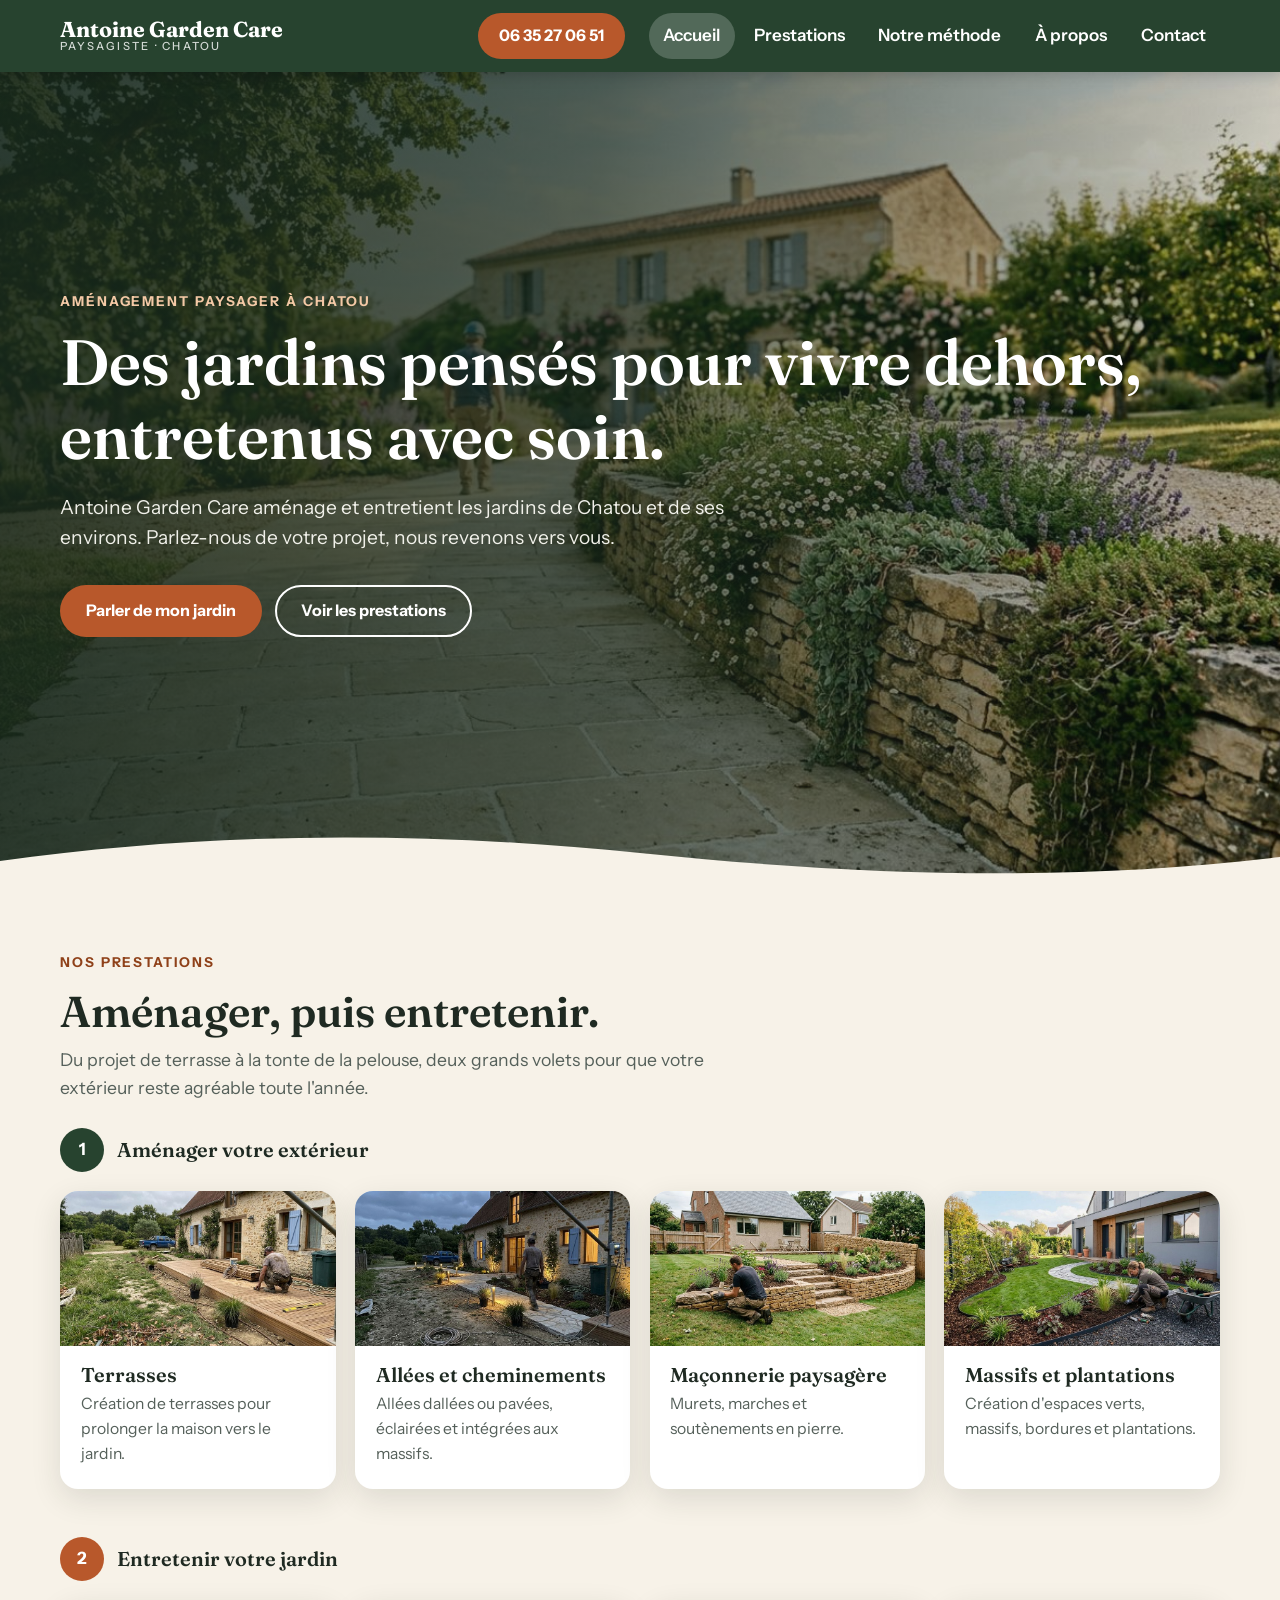
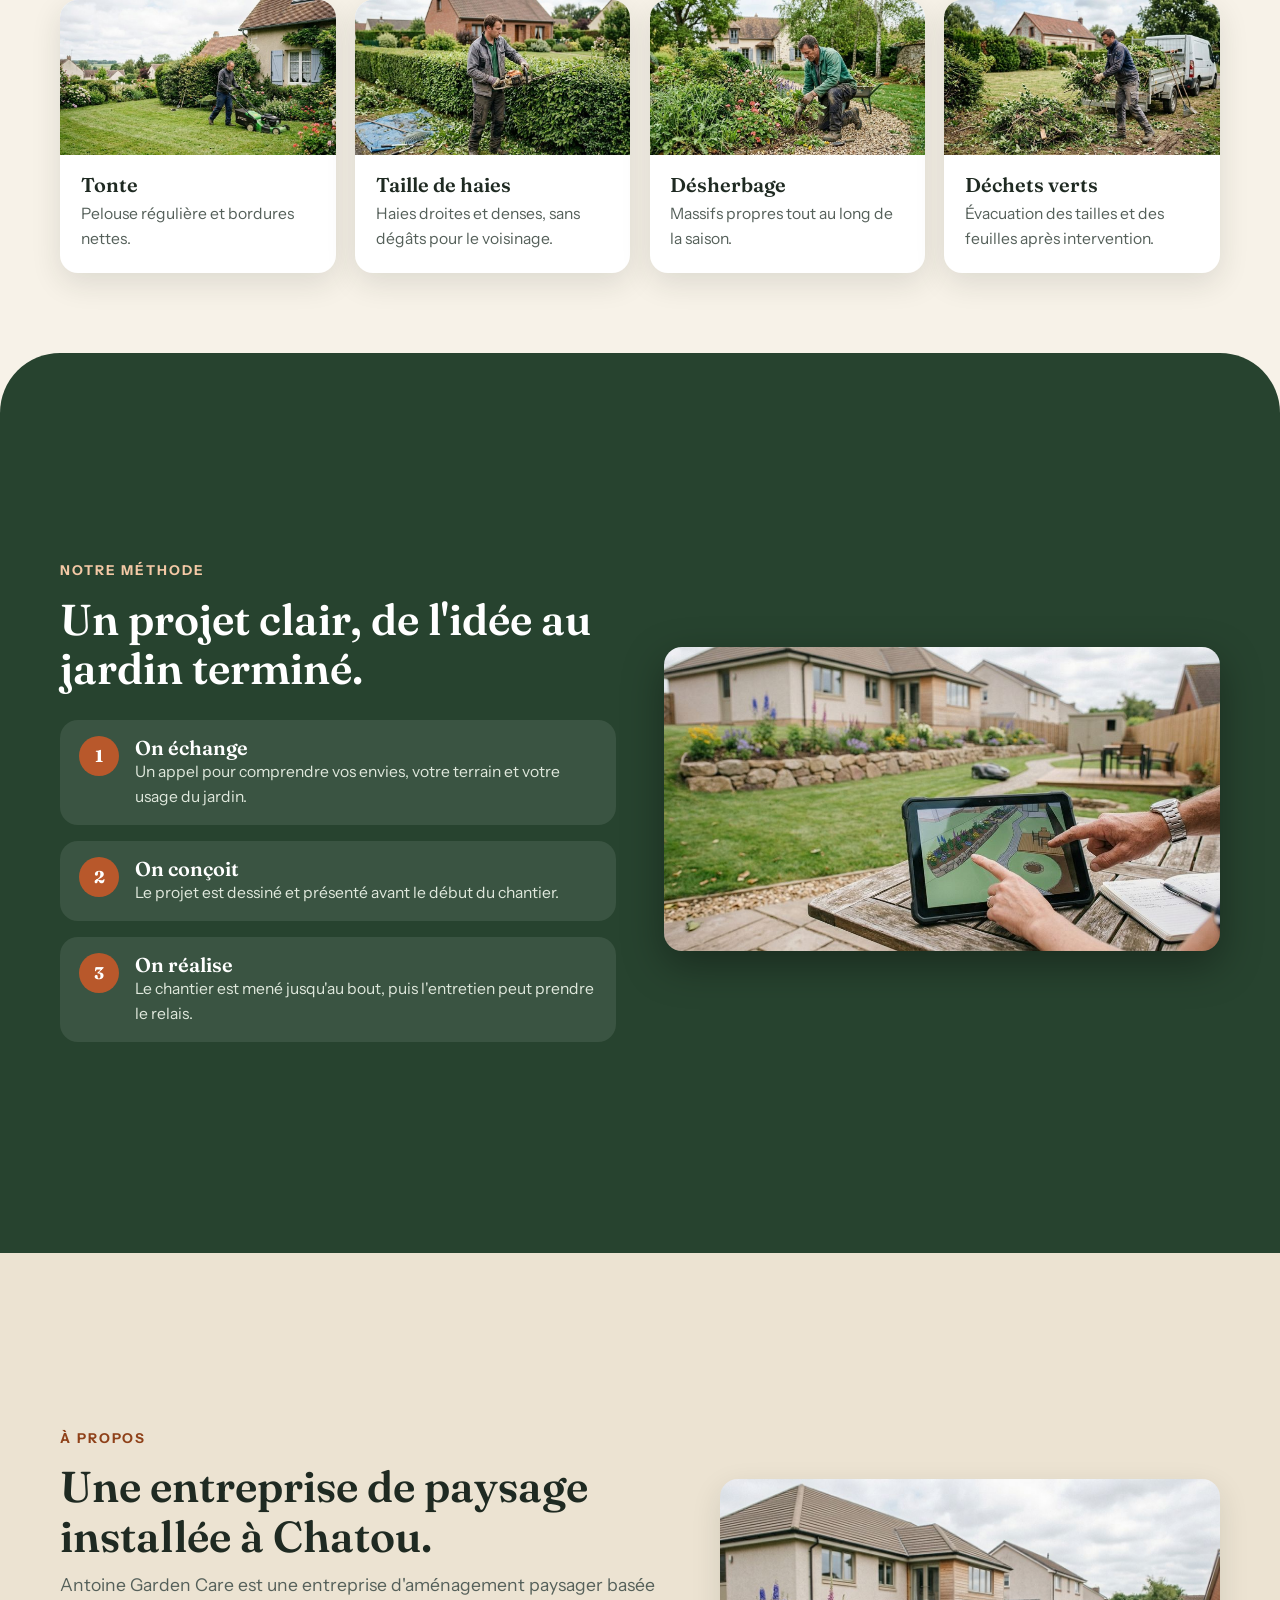
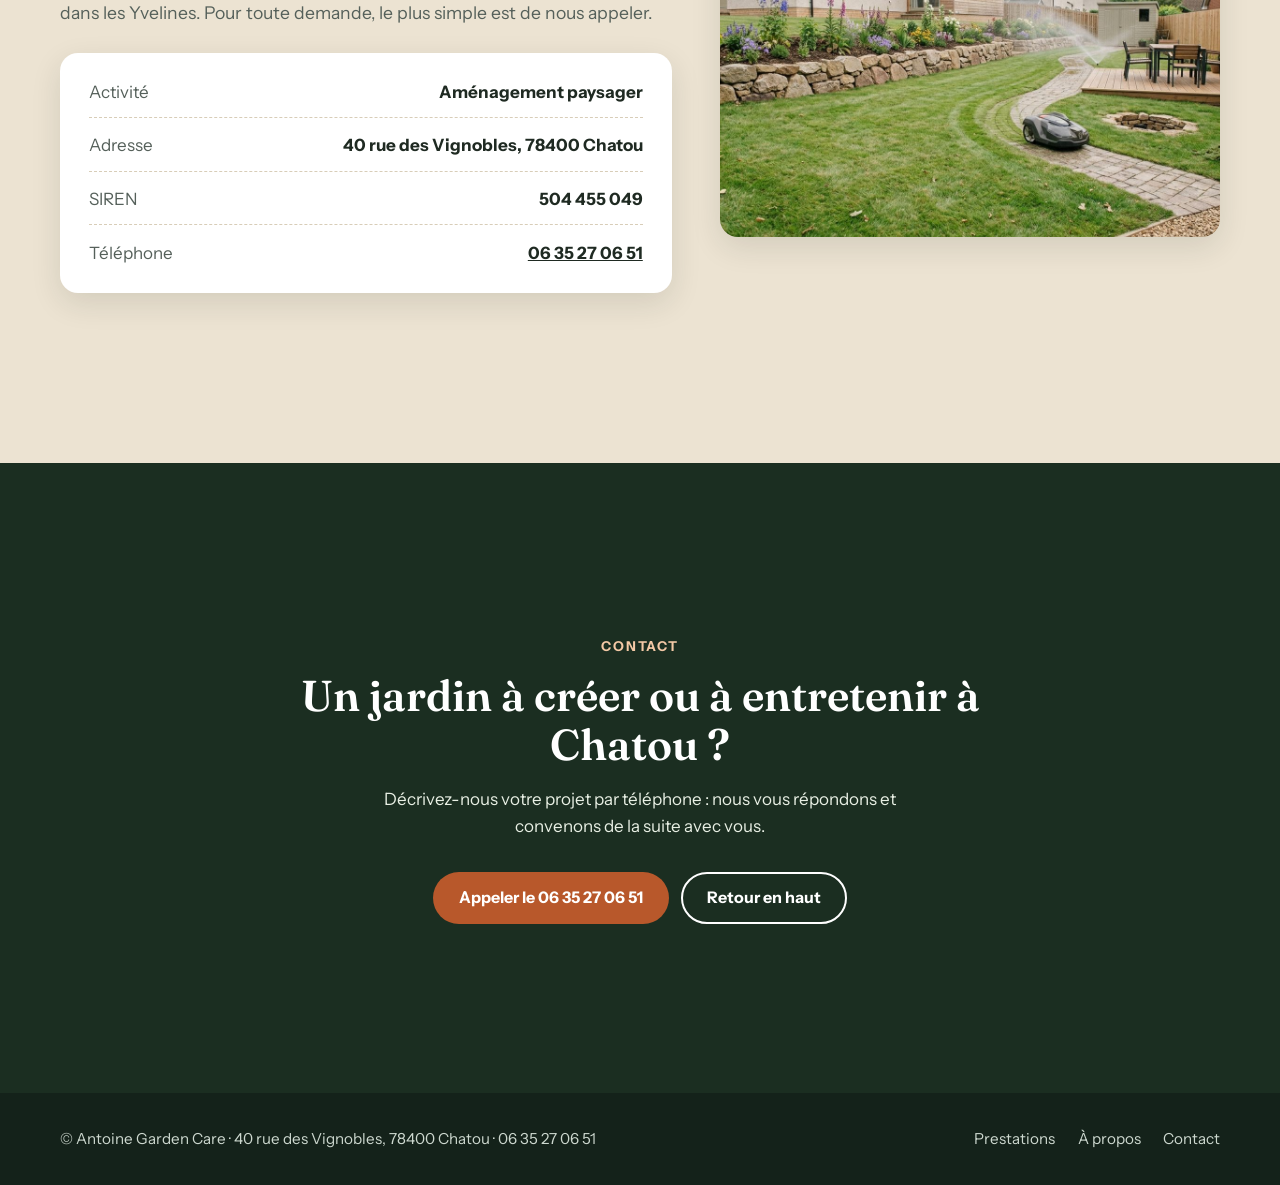
==== index.html @ 2420bb2a "Maquette : page d'accueil Antoine Garden Care Co-Authored-By: Claude Sonnet 5.5 <noreply@anthropic.c" ====
<!doctype html>
<html lang="fr">
<head>
<meta charset="utf-8">
<meta name="viewport" content="width=device-width,initial-scale=1">
<title>Antoine Garden Care – Paysagiste à Chatou (78)</title>
<meta name="description" content="Antoine Garden Care, entreprise d'aménagement paysager à Chatou (Yvelines) : aménagement et entretien de jardins. Contactez-nous au 06 35 27 06 51.">
<meta name="robots" content="noindex, nofollow">
<link rel="icon" href="data:image/svg+xml,%3Csvg xmlns='http://www.w3.org/2000/svg' viewBox='0 0 64 64'%3E%3Crect width='64' height='64' rx='14' fill='%2327432f'/%3E%3Cpath d='M32 50V30M32 30c0-10 8-16 18-16 0 10-8 16-18 16zM32 38c0-8-6-12-14-12 0 8 6 12 14 12z' fill='none' stroke='%23f7f2e8' stroke-width='4' stroke-linecap='round' stroke-linejoin='round'/%3E%3C/svg%3E">
<link rel="preconnect" href="https://fonts.googleapis.com">
<link rel="preconnect" href="https://fonts.gstatic.com" crossorigin>
<link href="https://fonts.googleapis.com/css2?family=Fraunces:wght@600;700&family=Instrument+Sans:wght@400;500;600;700&display=swap" rel="stylesheet">
<link rel="stylesheet" href="css/style.css">
</head>
<body>
<header class="site-header" id="accueil">
  <div class="wrap nav">
    <a class="logo" href="#accueil" aria-label="Antoine Garden Care, accueil">Antoine Garden Care<small>Paysagiste · Chatou</small></a>
    <a class="btn btn-terre nav-cta" href="tel:+33635270651">06 35 27 06 51</a>
    <button class="burger" aria-expanded="false" aria-controls="menu" aria-label="Ouvrir le menu"><span></span></button>
    <ul class="menu" id="menu">
      <li><a href="#accueil" aria-current="page">Accueil</a></li>
      <li><a href="#prestations">Prestations</a></li>
      <li><a href="#methode">Notre méthode</a></li>
      <li><a href="#apropos">À propos</a></li>
      <li><a href="#contact">Contact</a></li>
    </ul>
  </div>
</header>

<main>
<section class="hero" aria-labelledby="titre-hero">
  <img src="images/hero-allee-paves.jpg" width="1400" height="764" alt="Allée de dalles de pierre bordée d'un muret et de massifs fleuris, menant à une maison en pierre">
  <div class="wrap">
    <span class="eyebrow">Aménagement paysager à Chatou</span>
    <h1 id="titre-hero">Des jardins pensés pour vivre dehors, entretenus avec soin.</h1>
    <p>Antoine Garden Care aménage et entretient les jardins de Chatou et de ses environs. Parlez-nous de votre projet, nous revenons vers vous.</p>
    <div class="hero-actions">
      <a class="btn btn-terre" href="#contact">Parler de mon jardin</a>
      <a class="btn btn-contour" href="#prestations">Voir les prestations</a>
    </div>
  </div>
  <svg class="hero-curve" viewBox="0 0 1440 70" preserveAspectRatio="none" aria-hidden="true"><path d="M0 70V30C240 0 480 0 720 22s480 30 720 4v44z" fill="#f7f2e8"/></svg>
</section>

<section class="prestations" id="prestations" aria-labelledby="titre-prest">
  <div class="wrap">
    <span class="eyebrow">Nos prestations</span>
    <h2 id="titre-prest">Aménager, puis entretenir.</h2>
    <p class="lead">Du projet de terrasse à la tonte de la pelouse, deux grands volets pour que votre extérieur reste agréable toute l'année.</p>

    <div class="groupe">
      <div class="groupe-titre"><span class="pastille" aria-hidden="true">1</span><h3>Aménager votre extérieur</h3></div>
      <div class="cartes">
        <article class="carte"><img loading="lazy" src="images/terrasse-bois.jpg" width="900" height="491" alt="Pose d'une terrasse en bois devant une maison en pierre"><div><h3>Terrasses</h3><p>Création de terrasses pour prolonger la maison vers le jardin.</p></div></article>
        <article class="carte"><img loading="lazy" src="images/allee-dallee.jpg" width="900" height="491" alt="Allée dallée en pierre éclairée en fin de journée devant une maison"><div><h3>Allées et cheminements</h3><p>Allées dallées ou pavées, éclairées et intégrées aux massifs.</p></div></article>
        <article class="carte"><img loading="lazy" src="images/muret-pierre.jpg" width="900" height="491" alt="Muret en pierre sèche avec escalier en cours de montage dans un jardin"><div><h3>Maçonnerie paysagère</h3><p>Murets, marches et soutènements en pierre.</p></div></article>
        <article class="carte"><img loading="lazy" src="images/massif-bordure.jpg" width="900" height="491" alt="Plantation d'un massif avec bordure métallique et paillage devant une maison contemporaine"><div><h3>Massifs et plantations</h3><p>Création d'espaces verts, massifs, bordures et plantations.</p></div></article>
      </div>
    </div>

    <div class="groupe">
      <div class="groupe-titre"><span class="pastille t" aria-hidden="true">2</span><h3>Entretenir votre jardin</h3></div>
      <div class="cartes">
        <article class="carte"><img loading="lazy" src="images/tonte-pelouse.jpg" width="900" height="502" alt="Tonte d'une pelouse le long d'une haie fleurie"><div><h3>Tonte</h3><p>Pelouse régulière et bordures nettes.</p></div></article>
        <article class="carte"><img loading="lazy" src="images/taille-haie.jpg" width="900" height="491" alt="Taille d'une haie au taille-haie devant un jardin"><div><h3>Taille de haies</h3><p>Haies droites et denses, sans dégâts pour le voisinage.</p></div></article>
        <article class="carte"><img loading="lazy" src="images/desherbage-massif.jpg" width="900" height="491" alt="Désherbage d'un massif fleuri bordé de gravier"><div><h3>Désherbage</h3><p>Massifs propres tout au long de la saison.</p></div></article>
        <article class="carte"><img loading="lazy" src="images/dechets-verts.jpg" width="900" height="491" alt="Chargement de déchets verts dans une camionnette"><div><h3>Déchets verts</h3><p>Évacuation des tailles et des feuilles après intervention.</p></div></article>
      </div>
    </div>
  </div>
</section>

<section class="methode" id="methode" aria-labelledby="titre-methode">
  <div class="wrap methode-grille">
    <div>
      <span class="eyebrow">Notre méthode</span>
      <h2 id="titre-methode">Un projet clair, de l'idée au jardin terminé.</h2>
      <ol class="etapes">
        <li><b>1</b><div><h3>On échange</h3><p>Un appel pour comprendre vos envies, votre terrain et votre usage du jardin.</p></div></li>
        <li><b>2</b><div><h3>On conçoit</h3><p>Le projet est dessiné et présenté avant le début du chantier.</p></div></li>
        <li><b>3</b><div><h3>On réalise</h3><p>Le chantier est mené jusqu'au bout, puis l'entretien peut prendre le relais.</p></div></li>
      </ol>
    </div>
    <img loading="lazy" src="images/conception-tablette.jpg" width="1100" height="600" alt="Présentation d'un plan de jardin en 3D sur une tablette, avec un jardin aménagé à l'arrière-plan">
  </div>
</section>

<section class="apropos" id="apropos" aria-labelledby="titre-apropos">
  <div class="wrap apropos-grille">
    <div>
      <span class="eyebrow">À propos</span>
      <h2 id="titre-apropos">Une entreprise de paysage installée à Chatou.</h2>
      <p class="lead">Antoine Garden Care est une entreprise d'aménagement paysager basée dans les Yvelines. Pour toute demande, le plus simple est de nous appeler.</p>
      <dl class="fiche">
        <div><dt>Activité</dt><dd>Aménagement paysager</dd></div>
        <div><dt>Adresse</dt><dd>40 rue des Vignobles, 78400 Chatou</dd></div>
        <div><dt>SIREN</dt><dd>504 455 049</dd></div>
        <div><dt>Téléphone</dt><dd><a href="tel:+33635270651">06 35 27 06 51</a></dd></div>
      </dl>
    </div>
    <img loading="lazy" src="images/jardin-robot-tonte.jpg" width="1400" height="764" alt="Jardin aménagé avec muret de pierre, terrasse en bois et allée pavée, devant une maison de plain-pied">
  </div>
</section>

<section class="contact" id="contact" aria-labelledby="titre-contact">
  <div class="wrap">
    <span class="eyebrow" style="color:#f4c9a6">Contact</span>
    <h2 id="titre-contact">Un jardin à créer ou à entretenir à Chatou ?</h2>
    <p>Décrivez-nous votre projet par téléphone : nous vous répondons et convenons de la suite avec vous.</p>
    <div class="hero-actions">
      <a class="btn btn-terre" href="tel:+33635270651">Appeler le 06 35 27 06 51</a>
      <a class="btn btn-contour" href="#accueil">Retour en haut</a>
    </div>
  </div>
</section>
</main>

<footer class="site-footer">
  <div class="wrap foot">
    <span>© Antoine Garden Care · 40 rue des Vignobles, 78400 Chatou · <a href="tel:+33635270651">06 35 27 06 51</a></span>
    <nav aria-label="Pied de page"><a href="#prestations">Prestations</a><a href="#apropos">À propos</a><a href="#contact">Contact</a></nav>
  </div>
</footer>

<script>
(function(){
  var b=document.querySelector('.burger'),m=document.getElementById('menu');
  function set(o){m.classList.toggle('open',o);b.setAttribute('aria-expanded',o);b.setAttribute('aria-label',o?'Fermer le menu':'Ouvrir le menu')}
  b.addEventListener('click',function(){set(!m.classList.contains('open'))});
  m.addEventListener('click',function(e){if(e.target.tagName==='A')set(false)});
  document.addEventListener('keydown',function(e){if(e.key==='Escape')set(false)});
})();
</script>
</body>
</html>
---- css/style.css ----
:root{
  --vert:#27432f; --vert-2:#35593e; --sauge:#e4ebdc; --creme:#f7f2e8; --pierre:#ece3d2;
  --terre:#b8582b; --terre-fonce:#8f4119; --encre:#1f2a22; --gris:#55605a; --blanc:#fff;
  --r:18px; --ombre:0 10px 30px rgba(31,42,34,.12);
  --h-font:'Fraunces',Georgia,serif; --b-font:'Instrument Sans',system-ui,sans-serif;
}
*{box-sizing:border-box;margin:0;padding:0}
html{scroll-behavior:smooth;scroll-padding-top:84px}
body{font-family:var(--b-font);font-size:17px;line-height:1.6;color:var(--encre);background:var(--creme)}
img{max-width:100%;height:auto;display:block}
a{color:inherit}
h1,h2,h3{font-family:var(--h-font);line-height:1.15;font-weight:600}
h1{font-size:clamp(2.3rem,5vw,4rem)}
h2{font-size:clamp(1.8rem,3.4vw,2.7rem);margin-bottom:.6rem}
h3{font-size:1.25rem}
.wrap{width:min(1160px,100% - 40px);margin-inline:auto}
.eyebrow{display:inline-block;font-size:.85rem;letter-spacing:.14em;text-transform:uppercase;font-weight:700;color:var(--terre-fonce);margin-bottom:.8rem}
.lead{font-size:1.1rem;color:var(--gris);max-width:60ch}

/* boutons */
.btn{display:inline-flex;align-items:center;justify-content:center;min-height:48px;padding:.7rem 1.5rem;border-radius:999px;font-weight:700;text-decoration:none;border:2px solid transparent;transition:.2s;cursor:pointer;font-family:inherit;font-size:1rem}
.btn-terre{background:var(--terre);color:#fff}
.btn-terre:hover{background:var(--terre-fonce)}
.btn-clair{background:#fff;color:var(--vert)}
.btn-clair:hover{background:var(--pierre)}
.btn-contour{border-color:#fff;color:#fff}
.btn-contour:hover{background:#fff;color:var(--vert)}
a:focus-visible,button:focus-visible{outline:3px solid #f0b27a;outline-offset:3px}

/* header */
.site-header{position:sticky;top:0;z-index:50;background:var(--vert);color:#fff;box-shadow:0 2px 14px rgba(0,0,0,.2)}
.nav{display:flex;align-items:center;gap:1.5rem;min-height:72px}
.logo{font-family:var(--h-font);font-size:1.35rem;font-weight:700;text-decoration:none;line-height:1.05;margin-right:auto;white-space:nowrap}
.logo small{display:block;font-family:var(--b-font);font-size:.7rem;letter-spacing:.2em;text-transform:uppercase;font-weight:500;opacity:.8}
.menu{display:flex;gap:.3rem;list-style:none}
.menu a{display:block;padding:.6rem .9rem;text-decoration:none;border-radius:999px;font-weight:600}
.menu a:hover{background:rgba(255,255,255,.14)}
.menu a[aria-current="page"]{background:rgba(255,255,255,.2)}
.nav-cta{white-space:nowrap;min-height:44px;padding:.5rem 1.2rem}
.burger{display:none;width:48px;height:48px;border:0;border-radius:12px;background:rgba(255,255,255,.14);color:#fff;cursor:pointer;align-items:center;justify-content:center}
.burger span,.burger span::before,.burger span::after{display:block;width:22px;height:2px;background:#fff;position:relative;transition:.2s}
.burger span::before,.burger span::after{content:"";position:absolute;left:0}
.burger span::before{top:-7px}.burger span::after{top:7px}
.burger[aria-expanded="true"] span{background:transparent}
.burger[aria-expanded="true"] span::before{top:0;transform:rotate(45deg)}
.burger[aria-expanded="true"] span::after{top:0;transform:rotate(-45deg)}
@media (max-width:980px){
  .burger{display:inline-flex}
  .nav{flex-wrap:wrap;gap:.6rem}
  .nav-cta{order:2}
  .burger{order:3}
  .menu{display:none;order:4;flex-basis:100%;flex-direction:column;padding-bottom:1rem}
  .menu.open{display:flex}
  .menu a{min-height:48px;display:flex;align-items:center;font-size:1.05rem}
}
@media (max-width:420px){.nav-cta{padding:.4rem .9rem;font-size:.92rem}.logo{font-size:1.15rem}}

/* hero */
.hero{position:relative;color:#fff;min-height:calc(100vh - 72px);display:flex;align-items:center;background:var(--vert)}
.hero img{position:absolute;inset:0;width:100%;height:100%;object-fit:cover;object-position:50% 55%}
.hero::before{content:"";position:absolute;inset:0;z-index:1;background:linear-gradient(95deg,rgba(23,40,28,.9) 0%,rgba(23,40,28,.72) 45%,rgba(23,40,28,.15) 100%)}
.hero .wrap{position:relative;z-index:2;padding:4rem 0 7rem}
.hero .eyebrow{color:#f4c9a6}
.hero p{max-width:52ch;font-size:1.2rem;margin:1.2rem 0 2rem;color:#f1f1ea}
.hero-actions{display:flex;flex-wrap:wrap;gap:.8rem}
.hero-curve{position:absolute;bottom:-1px;left:0;width:100%;height:70px;z-index:2;display:block}

/* prestations */
.prestations{background:var(--creme);padding:3rem 0 5rem}
.groupe+.groupe{margin-top:3rem}
.groupe-titre{display:flex;align-items:center;gap:.8rem;margin:1.6rem 0 1.2rem}
.pastille{display:inline-grid;place-items:center;width:44px;height:44px;border-radius:50%;background:var(--vert);color:#fff;font-weight:700}
.pastille.t{background:var(--terre)}
.cartes{display:grid;grid-template-columns:repeat(auto-fit,minmax(240px,1fr));gap:1.2rem}
.carte{background:#fff;border-radius:var(--r);overflow:hidden;box-shadow:var(--ombre)}
.carte img{width:100%;aspect-ratio:16/9;object-fit:cover}
.carte div{padding:1.1rem 1.3rem 1.4rem}
.carte p{color:var(--gris);font-size:.98rem;margin-top:.3rem}

/* méthode : bande verte à bords courbes */
.methode{background:var(--vert);color:#fff;border-radius:60px 60px 0 0;padding:4.5rem 0 5rem;min-height:100vh;display:flex;align-items:center}
.methode .eyebrow{color:#f4c9a6}
.methode-grille{display:grid;grid-template-columns:1fr 1fr;gap:3rem;align-items:center}
.methode img{border-radius:var(--r);aspect-ratio:11/6;object-fit:cover;width:100%;box-shadow:0 14px 40px rgba(0,0,0,.35)}
.etapes{list-style:none;margin-top:1.6rem;display:grid;gap:1rem}
.etapes li{display:flex;gap:1rem;background:rgba(255,255,255,.09);border-radius:var(--r);padding:1rem 1.2rem}
.etapes b{flex:none;display:grid;place-items:center;width:40px;height:40px;border-radius:50%;background:var(--terre);font-family:var(--h-font)}
.etapes p{color:#dfe8dc;font-size:.98rem}
@media(max-width:860px){.methode-grille{grid-template-columns:1fr}.methode{border-radius:36px 36px 0 0}}

/* à propos */
.apropos{background:var(--pierre);padding:5rem 0;min-height:90vh;display:flex;align-items:center}
.apropos-grille{display:grid;grid-template-columns:1.1fr .9fr;gap:3rem;align-items:center}
.apropos img{border-radius:var(--r);aspect-ratio:7/5;object-fit:cover;width:100%;box-shadow:var(--ombre)}
.fiche{background:#fff;border-radius:var(--r);padding:1.6rem 1.8rem;box-shadow:var(--ombre);margin-top:1.6rem;display:grid;gap:.9rem}
.fiche div{display:flex;justify-content:space-between;gap:1rem;border-bottom:1px dashed #d8cdb8;padding-bottom:.7rem}
.fiche div:last-child{border:0;padding:0}
.fiche dt{color:var(--gris)}
.fiche dd{font-weight:700;text-align:right}
@media(max-width:860px){.apropos-grille{grid-template-columns:1fr}}

/* contact */
.contact{position:relative;color:#fff;background:#1b2e21;padding:5rem 0;min-height:70vh;display:flex;align-items:center;overflow:hidden}
.contact>img{position:absolute;inset:0;width:100%;height:100%;object-fit:cover;object-position:50% 60%;opacity:.28}
.contact .wrap{position:relative;max-width:760px;text-align:center}
.contact p{color:#e8efe4;margin:1rem auto 2rem;max-width:52ch}
.contact .hero-actions{justify-content:center}

/* footer */
.site-footer{background:#14221a;color:#cdd8cf;padding:1.6rem 0;font-size:.95rem}
.foot{display:flex;flex-wrap:wrap;gap:.8rem 2rem;align-items:center;justify-content:space-between}
.foot a{text-decoration:none;display:inline-block;padding:.5rem 0}
.foot a:hover{text-decoration:underline}
.foot nav{display:flex;flex-wrap:wrap;gap:0 1.4rem}
@media(max-width:700px){.hero::before{background:rgba(23,40,28,.78)}.hero .wrap{padding:3rem 0 6rem}}
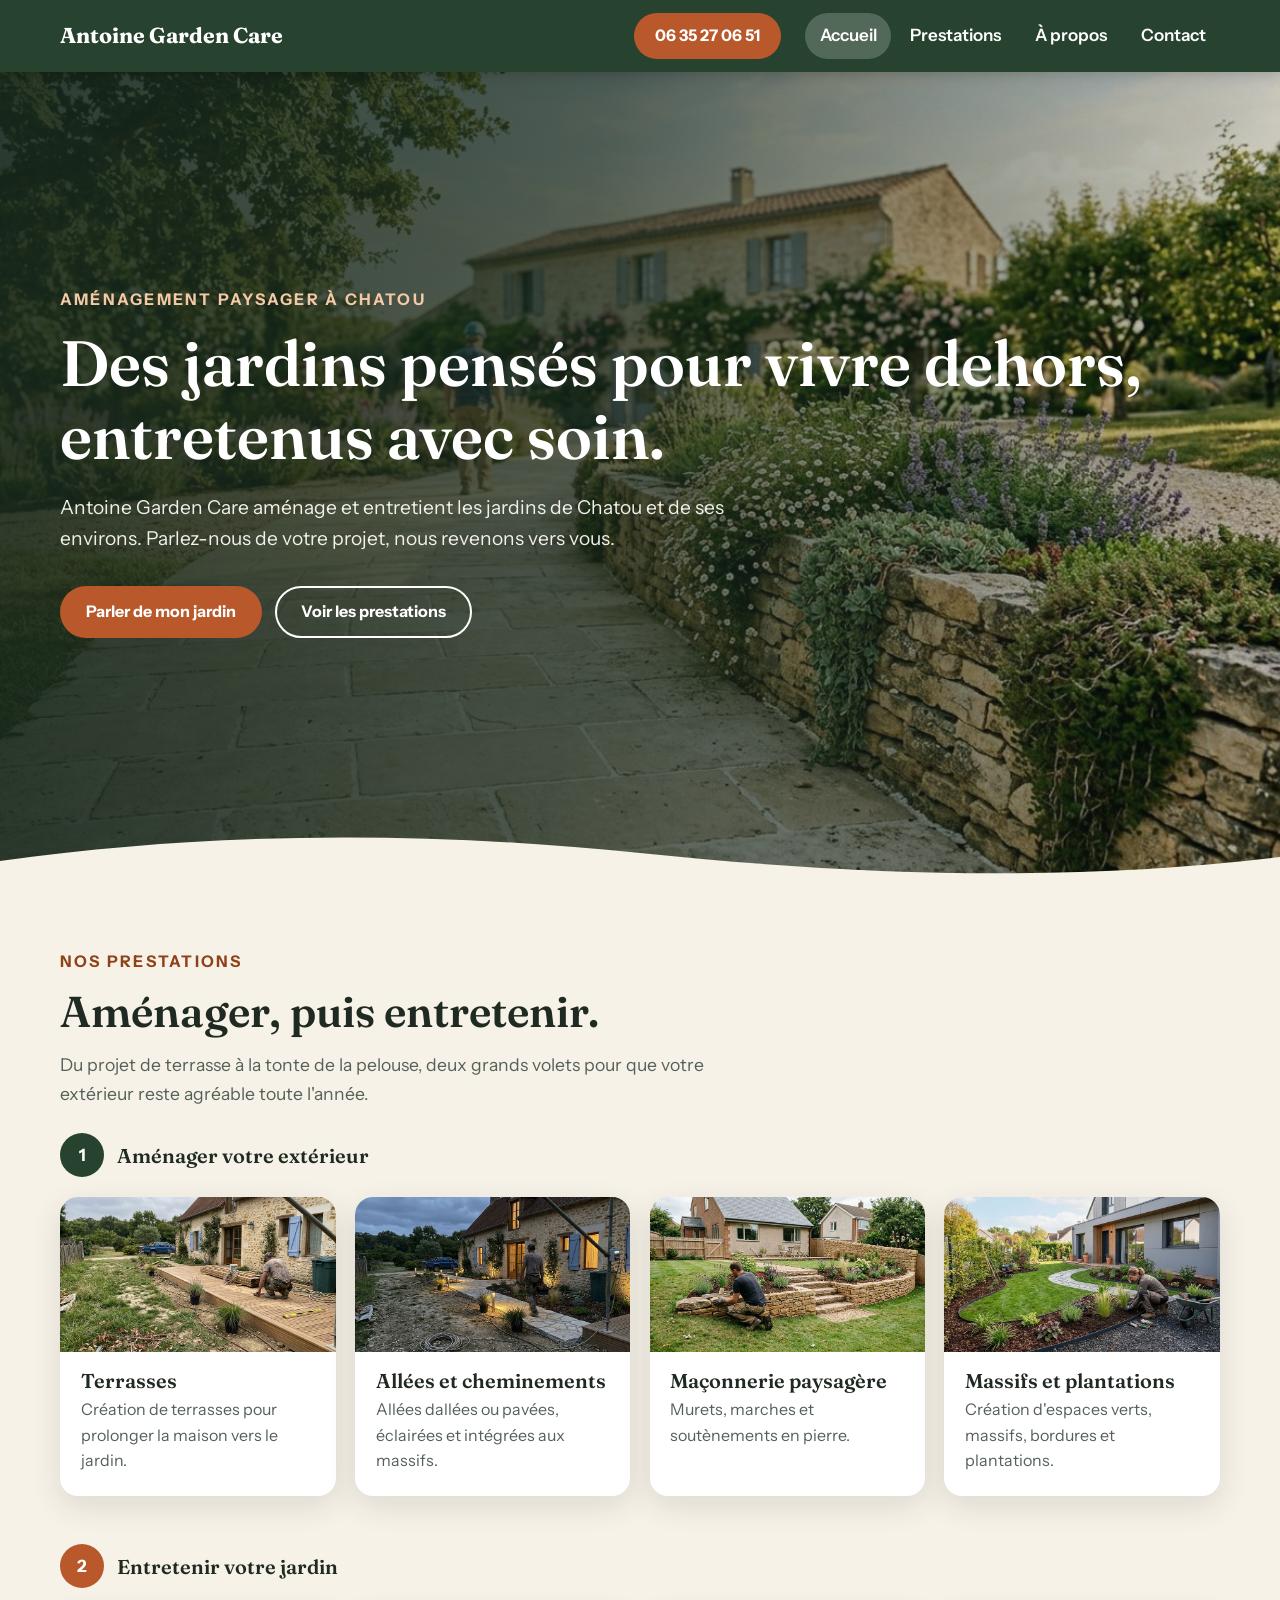
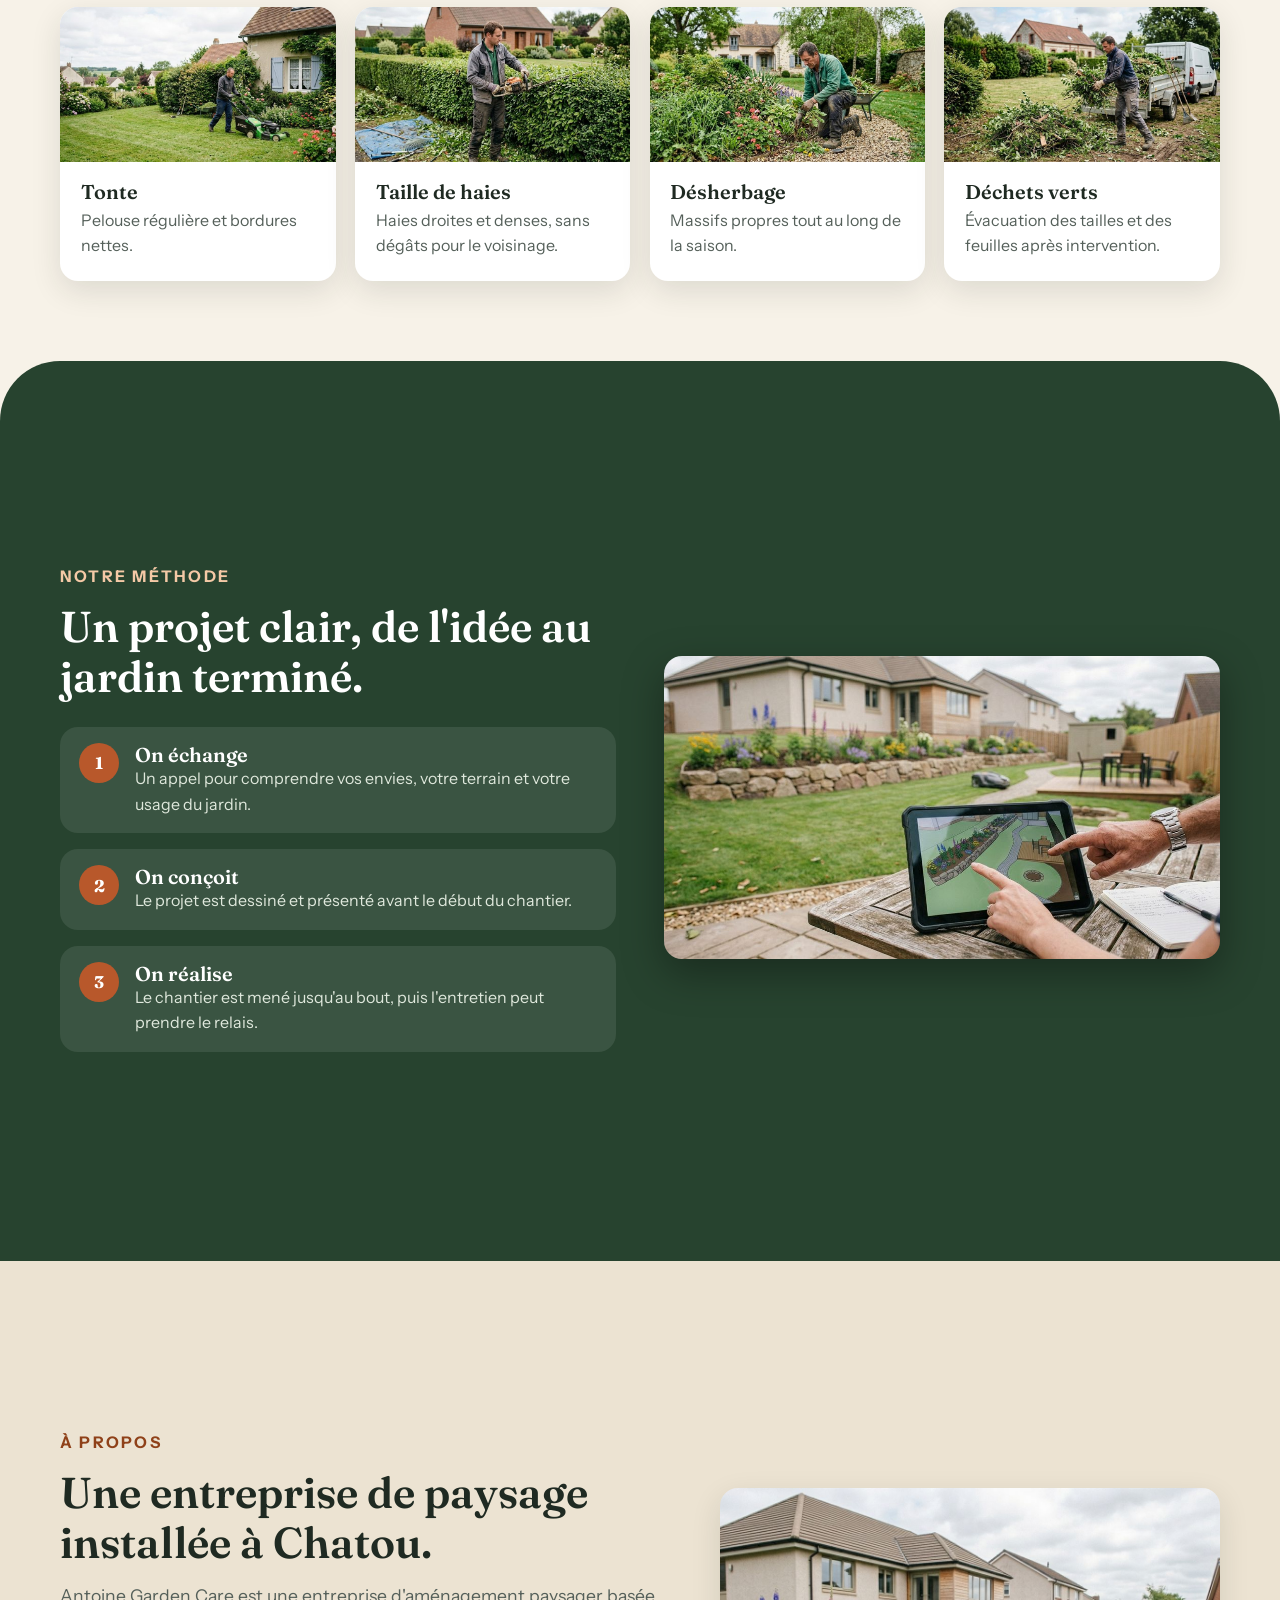
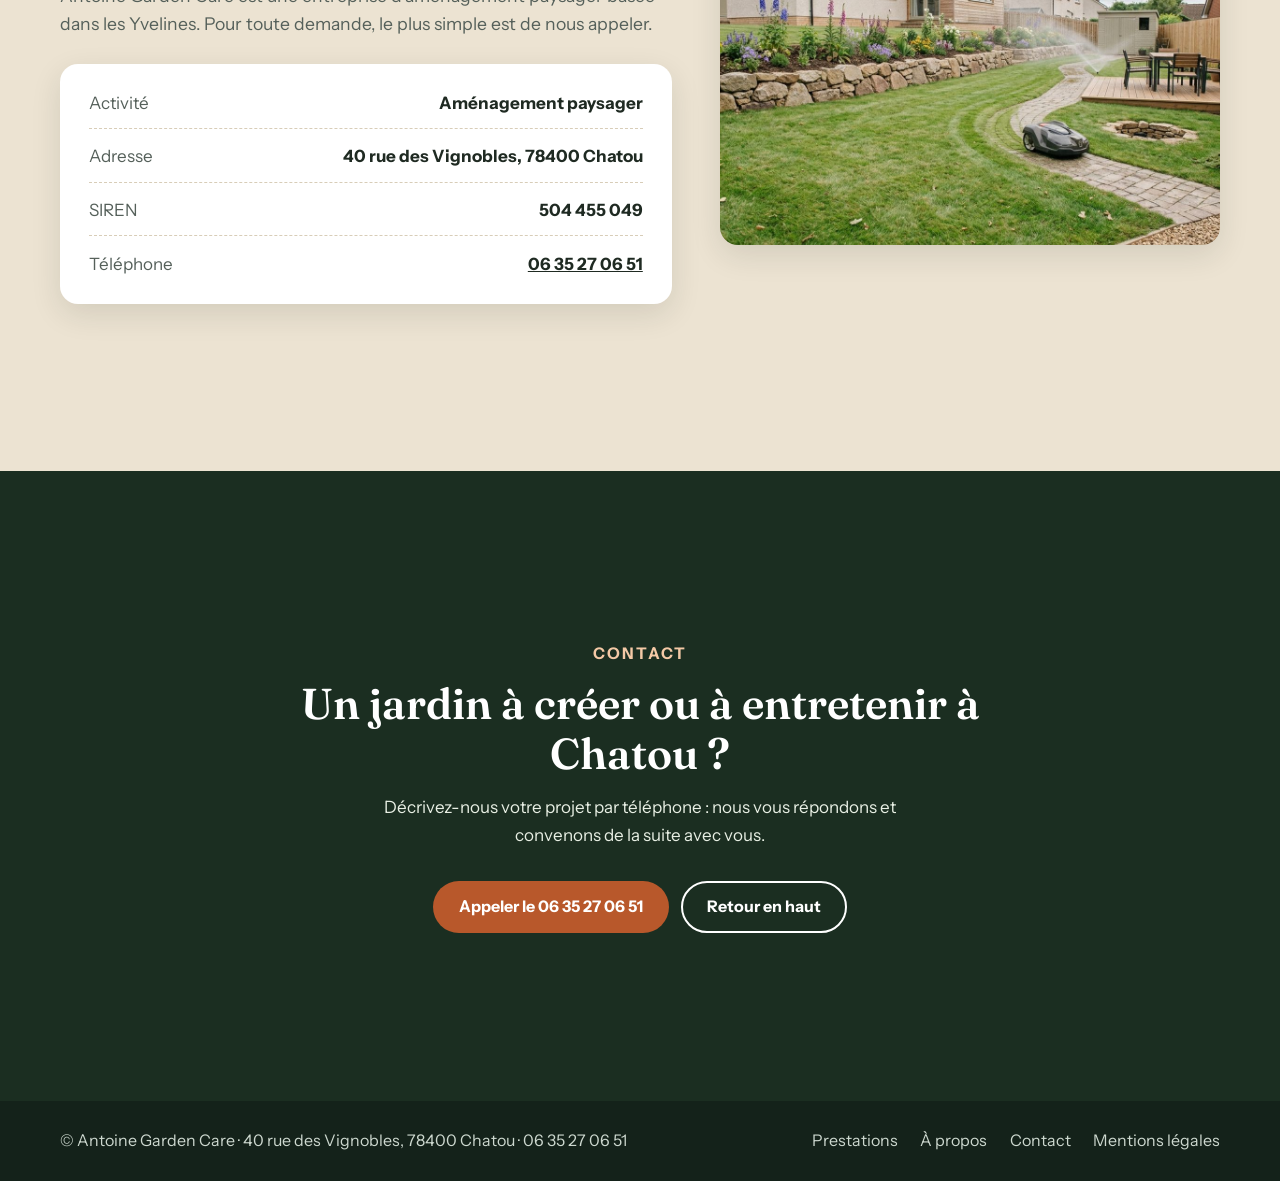
==== commit b049986f: "Toutes les pages, formulaire de contact, outils de génération Co-Authored-By: Claude Sonnet 5.5 <nor" ====
--- a/index.html
+++ b/index.html
@@ -15,19 +15,12 @@
 <body>
 <header class="site-header" id="accueil">
   <div class="wrap nav">
-    <a class="logo" href="#accueil" aria-label="Antoine Garden Care, accueil">Antoine Garden Care<small>Paysagiste · Chatou</small></a>
-    <a class="btn btn-terre nav-cta" href="tel:+33635270651">06 35 27 06 51</a>
+    <a class="logo" href="https://webaunet.github.io/antoine-garden-care/" aria-label="Antoine Garden Care, accueil">Antoine Garden Care</a>
+    <a class="btn btn-terre nav-cta" href="tel:+33635270651" aria-label="Appeler le 06 35 27 06 51"><span class="t-long">06 35 27 06 51</span><span class="t-court">Appeler</span></a>
     <button class="burger" aria-expanded="false" aria-controls="menu" aria-label="Ouvrir le menu"><span></span></button>
-    <ul class="menu" id="menu">
-      <li><a href="#accueil" aria-current="page">Accueil</a></li>
-      <li><a href="#prestations">Prestations</a></li>
-      <li><a href="#methode">Notre méthode</a></li>
-      <li><a href="#apropos">À propos</a></li>
-      <li><a href="#contact">Contact</a></li>
-    </ul>
+    <ul class="menu" id="menu"><li><a href="index.html" aria-current="page">Accueil</a></li><li><a href="prestations.html">Prestations</a></li><li><a href="a-propos.html">À propos</a></li><li><a href="contact.html">Contact</a></li></ul>
   </div>
 </header>
-
 <main>
 <section class="hero" aria-labelledby="titre-hero">
   <img src="images/hero-allee-paves.jpg" width="1400" height="764" alt="Allée de dalles de pierre bordée d'un muret et de massifs fleuris, menant à une maison en pierre">
@@ -36,7 +29,7 @@
     <h1 id="titre-hero">Des jardins pensés pour vivre dehors, entretenus avec soin.</h1>
     <p>Antoine Garden Care aménage et entretient les jardins de Chatou et de ses environs. Parlez-nous de votre projet, nous revenons vers vous.</p>
     <div class="hero-actions">
-      <a class="btn btn-terre" href="#contact">Parler de mon jardin</a>
+      <a class="btn btn-terre" href="contact.html">Parler de mon jardin</a>
       <a class="btn btn-contour" href="#prestations">Voir les prestations</a>
     </div>
   </div>
@@ -115,22 +108,12 @@
   </div>
 </section>
 </main>
-
 <footer class="site-footer">
   <div class="wrap foot">
     <span>© Antoine Garden Care · 40 rue des Vignobles, 78400 Chatou · <a href="tel:+33635270651">06 35 27 06 51</a></span>
-    <nav aria-label="Pied de page"><a href="#prestations">Prestations</a><a href="#apropos">À propos</a><a href="#contact">Contact</a></nav>
+    <nav aria-label="Pied de page"><a href="prestations.html">Prestations</a><a href="a-propos.html">À propos</a><a href="contact.html">Contact</a><a href="mentions-legales.html">Mentions légales</a></nav>
   </div>
 </footer>
-
-<script>
-(function(){
-  var b=document.querySelector('.burger'),m=document.getElementById('menu');
-  function set(o){m.classList.toggle('open',o);b.setAttribute('aria-expanded',o);b.setAttribute('aria-label',o?'Fermer le menu':'Ouvrir le menu')}
-  b.addEventListener('click',function(){set(!m.classList.contains('open'))});
-  m.addEventListener('click',function(e){if(e.target.tagName==='A')set(false)});
-  document.addEventListener('keydown',function(e){if(e.key==='Escape')set(false)});
-})();
-</script>
+<script src="js/site.js"></script>
 </body>
 </html>
--- a/css/style.css
+++ b/css/style.css
@@ -14,7 +14,7 @@
 h2{font-size:clamp(1.8rem,3.4vw,2.7rem);margin-bottom:.6rem}
 h3{font-size:1.25rem}
 .wrap{width:min(1160px,100% - 40px);margin-inline:auto}
-.eyebrow{display:inline-block;font-size:.85rem;letter-spacing:.14em;text-transform:uppercase;font-weight:700;color:var(--terre-fonce);margin-bottom:.8rem}
+.eyebrow{display:inline-block;font-size:1rem;letter-spacing:.14em;text-transform:uppercase;font-weight:700;color:var(--terre-fonce);margin-bottom:.8rem}
 .lead{font-size:1.1rem;color:var(--gris);max-width:60ch}
 
 /* boutons */
@@ -53,7 +53,8 @@
   .menu.open{display:flex}
   .menu a{min-height:48px;display:flex;align-items:center;font-size:1.05rem}
 }
-@media (max-width:420px){.nav-cta{padding:.4rem .9rem;font-size:.92rem}.logo{font-size:1.15rem}}
+.t-court{display:none}
+@media (max-width:520px){.t-long{display:none}.t-court{display:inline}.nav-cta{padding:.4rem 1rem}.logo{font-size:1.1rem}}
 
 /* hero */
 .hero{position:relative;color:#fff;min-height:calc(100vh - 72px);display:flex;align-items:center;background:var(--vert)}
@@ -75,7 +76,7 @@
 .carte{background:#fff;border-radius:var(--r);overflow:hidden;box-shadow:var(--ombre)}
 .carte img{width:100%;aspect-ratio:16/9;object-fit:cover}
 .carte div{padding:1.1rem 1.3rem 1.4rem}
-.carte p{color:var(--gris);font-size:.98rem;margin-top:.3rem}
+.carte p{color:var(--gris);font-size:1rem;margin-top:.3rem}
 
 /* méthode : bande verte à bords courbes */
 .methode{background:var(--vert);color:#fff;border-radius:60px 60px 0 0;padding:4.5rem 0 5rem;min-height:100vh;display:flex;align-items:center}
@@ -85,7 +86,7 @@
 .etapes{list-style:none;margin-top:1.6rem;display:grid;gap:1rem}
 .etapes li{display:flex;gap:1rem;background:rgba(255,255,255,.09);border-radius:var(--r);padding:1rem 1.2rem}
 .etapes b{flex:none;display:grid;place-items:center;width:40px;height:40px;border-radius:50%;background:var(--terre);font-family:var(--h-font)}
-.etapes p{color:#dfe8dc;font-size:.98rem}
+.etapes p{color:#dfe8dc;font-size:1rem}
 @media(max-width:860px){.methode-grille{grid-template-columns:1fr}.methode{border-radius:36px 36px 0 0}}
 
 /* à propos */
@@ -107,9 +108,89 @@
 .contact .hero-actions{justify-content:center}
 
 /* footer */
-.site-footer{background:#14221a;color:#cdd8cf;padding:1.6rem 0;font-size:.95rem}
+.site-footer{background:#14221a;color:#cdd8cf;padding:1.2rem 0;font-size:1rem}
 .foot{display:flex;flex-wrap:wrap;gap:.8rem 2rem;align-items:center;justify-content:space-between}
 .foot a{text-decoration:none;display:inline-block;padding:.5rem 0}
 .foot a:hover{text-decoration:underline}
 .foot nav{display:flex;flex-wrap:wrap;gap:0 1.4rem}
 @media(max-width:700px){.hero::before{background:rgba(23,40,28,.78)}.hero .wrap{padding:3rem 0 6rem}}
+
+/* ===== pages intérieures ===== */
+.btn-vert{background:var(--vert);color:#fff}.btn-vert:hover{background:var(--vert-2)}
+.btn-contour-v{border-color:var(--vert);color:var(--vert);background:transparent}.btn-contour-v:hover{background:var(--vert);color:#fff}
+.hero-actions{display:flex;flex-wrap:wrap;gap:.8rem}
+/* en-tête prestations */
+.ph{background:var(--creme);padding:3rem 0 4rem}
+.ph-grid{display:grid;grid-template-columns:1fr 1.1fr;gap:3rem;align-items:center}
+.ph .hero-actions{margin-top:1.6rem}
+.mosaique{display:grid;grid-template-columns:1.2fr 1fr;grid-template-rows:1fr 1fr;gap:.8rem;aspect-ratio:1.15}
+.mosaique img{width:100%;height:100%;object-fit:cover;border-radius:var(--r);box-shadow:var(--ombre)}
+.mosaique .m1{grid-row:1/3;object-position:30% 50%}
+@media(max-width:860px){.ph-grid{grid-template-columns:1fr}.mosaique{aspect-ratio:1.4}}
+.zig{background:#fff;padding:4.5rem 0}
+.rang{display:grid;grid-template-columns:1.2fr 1fr;gap:2.5rem;align-items:center;margin-top:2.5rem}
+.rang.inverse{grid-template-columns:1fr 1.2fr}.rang.inverse img{order:2}
+.rang img{width:100%;aspect-ratio:16/9;object-fit:cover;border-radius:var(--r);box-shadow:var(--ombre)}
+.rang p{color:var(--gris);margin-top:.5rem}
+@media(max-width:860px){.rang,.rang.inverse{grid-template-columns:1fr;gap:1rem}.rang.inverse img{order:0}}
+.plant{background:var(--pierre);padding:4.5rem 0}
+.duo{display:grid;grid-template-columns:1fr 1fr;gap:1.5rem;margin-top:2rem}
+.duo article{background:#fff;border-radius:var(--r);overflow:hidden;box-shadow:var(--ombre)}
+.duo img{width:100%;aspect-ratio:16/9;object-fit:cover}
+.duo div{padding:1.3rem 1.5rem 1.6rem}.duo p{color:var(--gris);margin-top:.4rem}
+@media(max-width:760px){.duo{grid-template-columns:1fr}}
+.entretien{background:var(--sauge);padding:4.5rem 0}
+.grille6{display:grid;grid-template-columns:repeat(3,1fr);gap:1.2rem;margin-top:2rem}
+.grille6 article{position:relative;border-radius:var(--r);overflow:hidden}
+.grille6 img{width:100%;aspect-ratio:4/3;object-fit:cover}
+.grille6 h3{position:absolute;left:0;right:0;bottom:0;padding:2rem 1rem .8rem;color:#fff;background:linear-gradient(transparent,rgba(20,34,26,.85))}
+@media(max-width:860px){.grille6{grid-template-columns:1fr 1fr}}
+@media(max-width:520px){.grille6{grid-template-columns:1fr}}
+.bandeau{background:var(--terre);color:#fff;padding:4rem 0;text-align:center;border-radius:48px 48px 0 0}
+.bandeau.vert{background:var(--vert);border-radius:0}
+.bandeau p{margin:.8rem auto 1.6rem;max-width:52ch}
+.bandeau .hero-actions{justify-content:center}
+.bandeau .btn-terre{background:#fff;color:var(--terre-fonce)}
+.bandeau.vert .btn-terre{background:var(--terre);color:#fff}
+/* à propos */
+.ap-head{background:var(--pierre);padding:4rem 0}
+.ap-grid{display:grid;grid-template-columns:1.05fr 1fr;gap:3rem;align-items:center}
+.ap-grid img{width:100%;aspect-ratio:4/3;object-fit:cover;border-radius:200px 24px 200px 24px;box-shadow:var(--ombre)}
+.ap-head .hero-actions{margin-top:1.6rem}
+@media(max-width:860px){.ap-grid{grid-template-columns:1fr}.ap-grid img{border-radius:80px 20px 80px 20px}}
+.ap-etapes{background:#fff;padding:4rem 0}
+.frise{display:grid;grid-template-columns:repeat(3,1fr);gap:1.5rem;margin-top:2rem;counter-reset:x}
+.f{border-top:4px solid var(--terre);padding-top:1rem}
+.f span{display:inline-grid;place-items:center;width:40px;height:40px;border-radius:50%;background:var(--vert);color:#fff;font-family:var(--h-font);margin-bottom:.6rem}
+.f p{color:var(--gris)}
+@media(max-width:760px){.frise{grid-template-columns:1fr}}
+.ap-id{background:var(--sauge);padding:4.5rem 0}
+.ap-id-grid{display:grid;grid-template-columns:1fr 1.2fr;gap:3rem;align-items:center}
+.ap-id .fiche,.legal .fiche{margin-top:0}
+@media(max-width:860px){.ap-id-grid{grid-template-columns:1fr}}
+/* contact */
+.ct{background:var(--creme);padding:3.5rem 0 4.5rem}
+.ct-grid{display:grid;grid-template-columns:1.2fr .8fr;gap:3rem;align-items:start}
+@media(max-width:900px){.ct-grid{grid-template-columns:1fr}}
+form{margin-top:1.5rem;display:grid;gap:1.1rem}
+.champ label{display:block;font-weight:700;margin-bottom:.3rem}
+.champ input,.champ select,.champ textarea{width:100%;min-height:48px;padding:.7rem 1rem;border:2px solid #cfc6b3;border-radius:12px;background:#fff;font:inherit;color:var(--encre)}
+.champ input:focus,.champ select:focus,.champ textarea:focus{outline:3px solid #f0b27a;border-color:var(--terre)}
+.champ [aria-invalid="true"]{border-color:#b00020}
+.err{color:#b00020;font-size:.95rem;min-height:0}.err:empty{display:none}
+form .btn{justify-self:start}
+.recap{margin-top:2rem;background:#fff;border-radius:var(--r);padding:1.6rem;box-shadow:var(--ombre);border-left:6px solid var(--terre)}
+.recap pre{white-space:pre-wrap;font-family:inherit;background:var(--creme);padding:1rem;border-radius:12px;margin:1rem 0}
+.recap .hero-actions{margin-top:.4rem}
+.ok{margin-top:.8rem;color:var(--vert);font-weight:700;min-height:1.4em}
+.ct-side img{width:100%;aspect-ratio:16/10;object-fit:cover;border-radius:var(--r)}
+.coords{background:var(--vert);color:#fff;border-radius:var(--r);padding:1.5rem;margin-top:1rem}
+.coords p{margin-top:.8rem}.coords a{color:#fff;font-weight:700}
+/* mentions */
+.legal{background:var(--creme);padding:4rem 0}
+.legal-in{max-width:760px}
+.legal h2{margin-top:2rem;font-size:1.5rem}
+.legal p{margin-top:.6rem;color:var(--gris)}
+.legal .lead{margin-top:.8rem}
+.legal .fiche{margin-top:1rem}
+h1+.lead,h2+.lead{margin-top:.9rem}
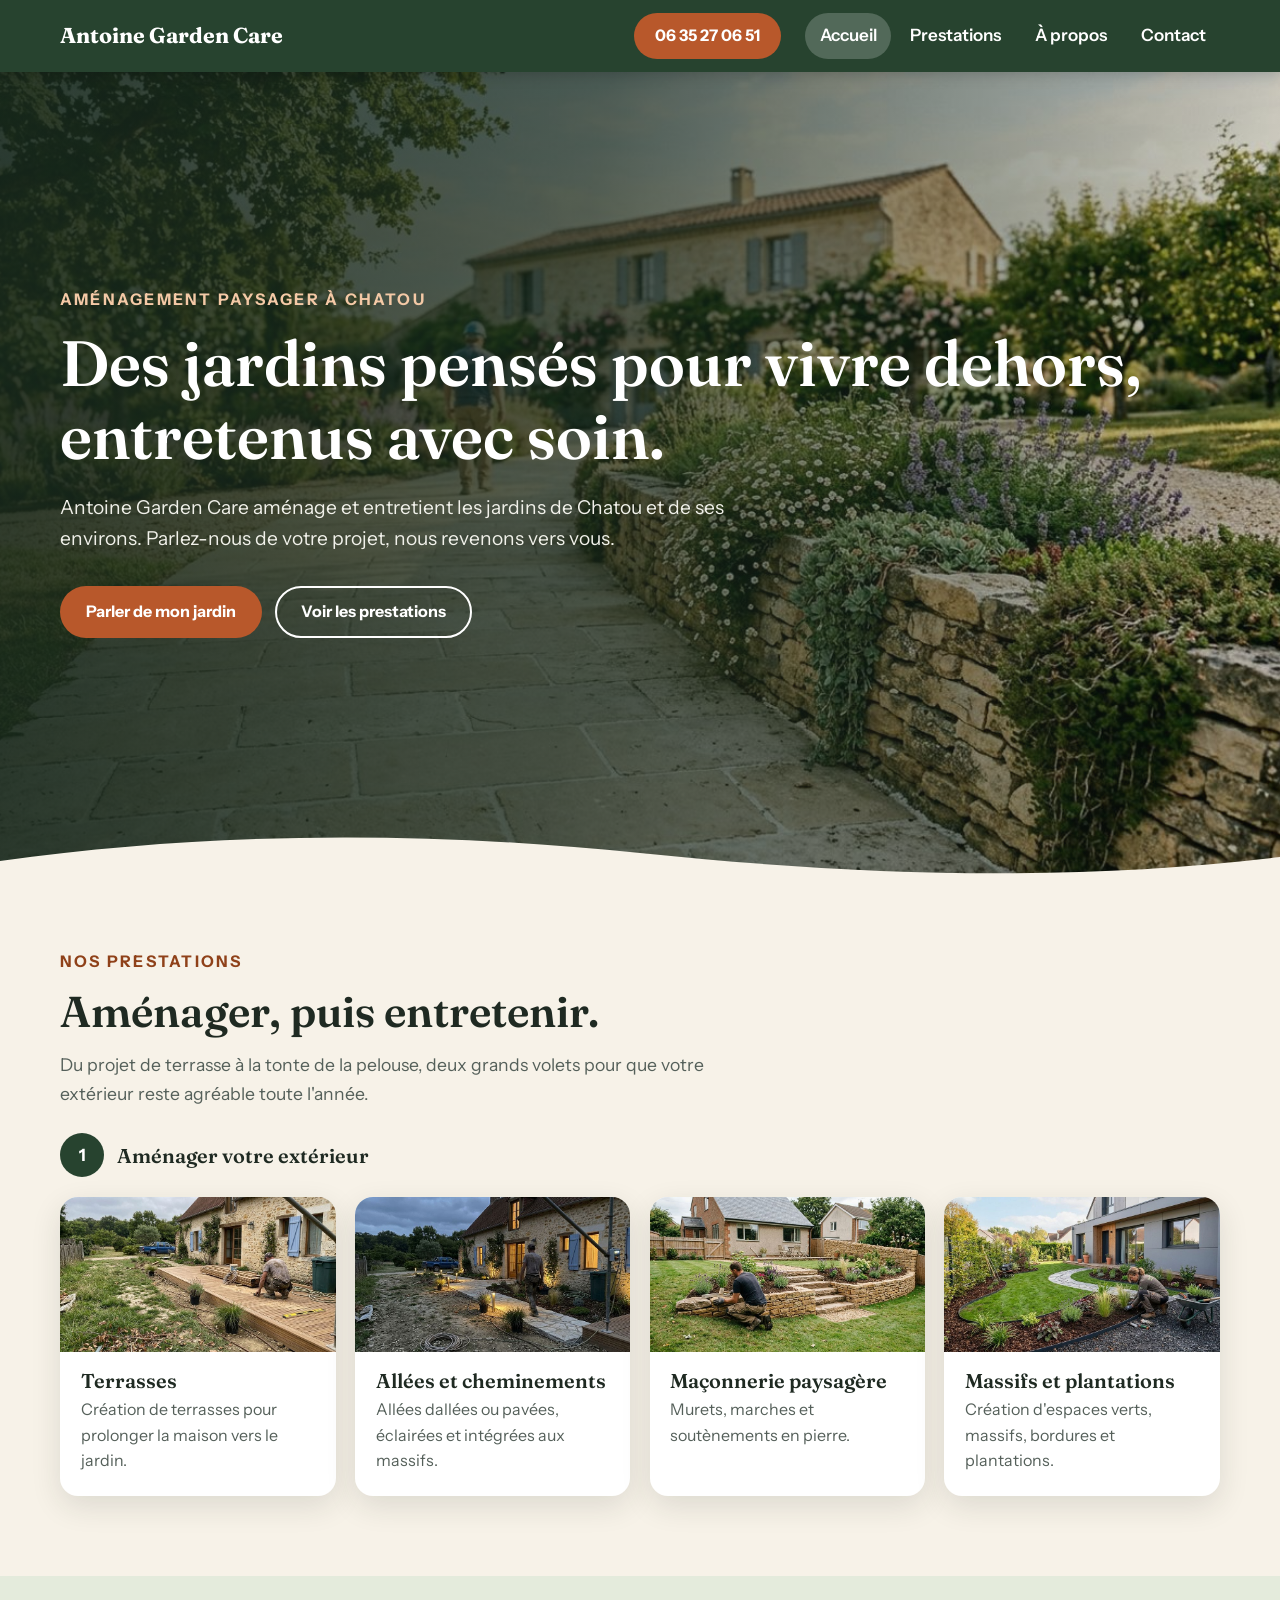
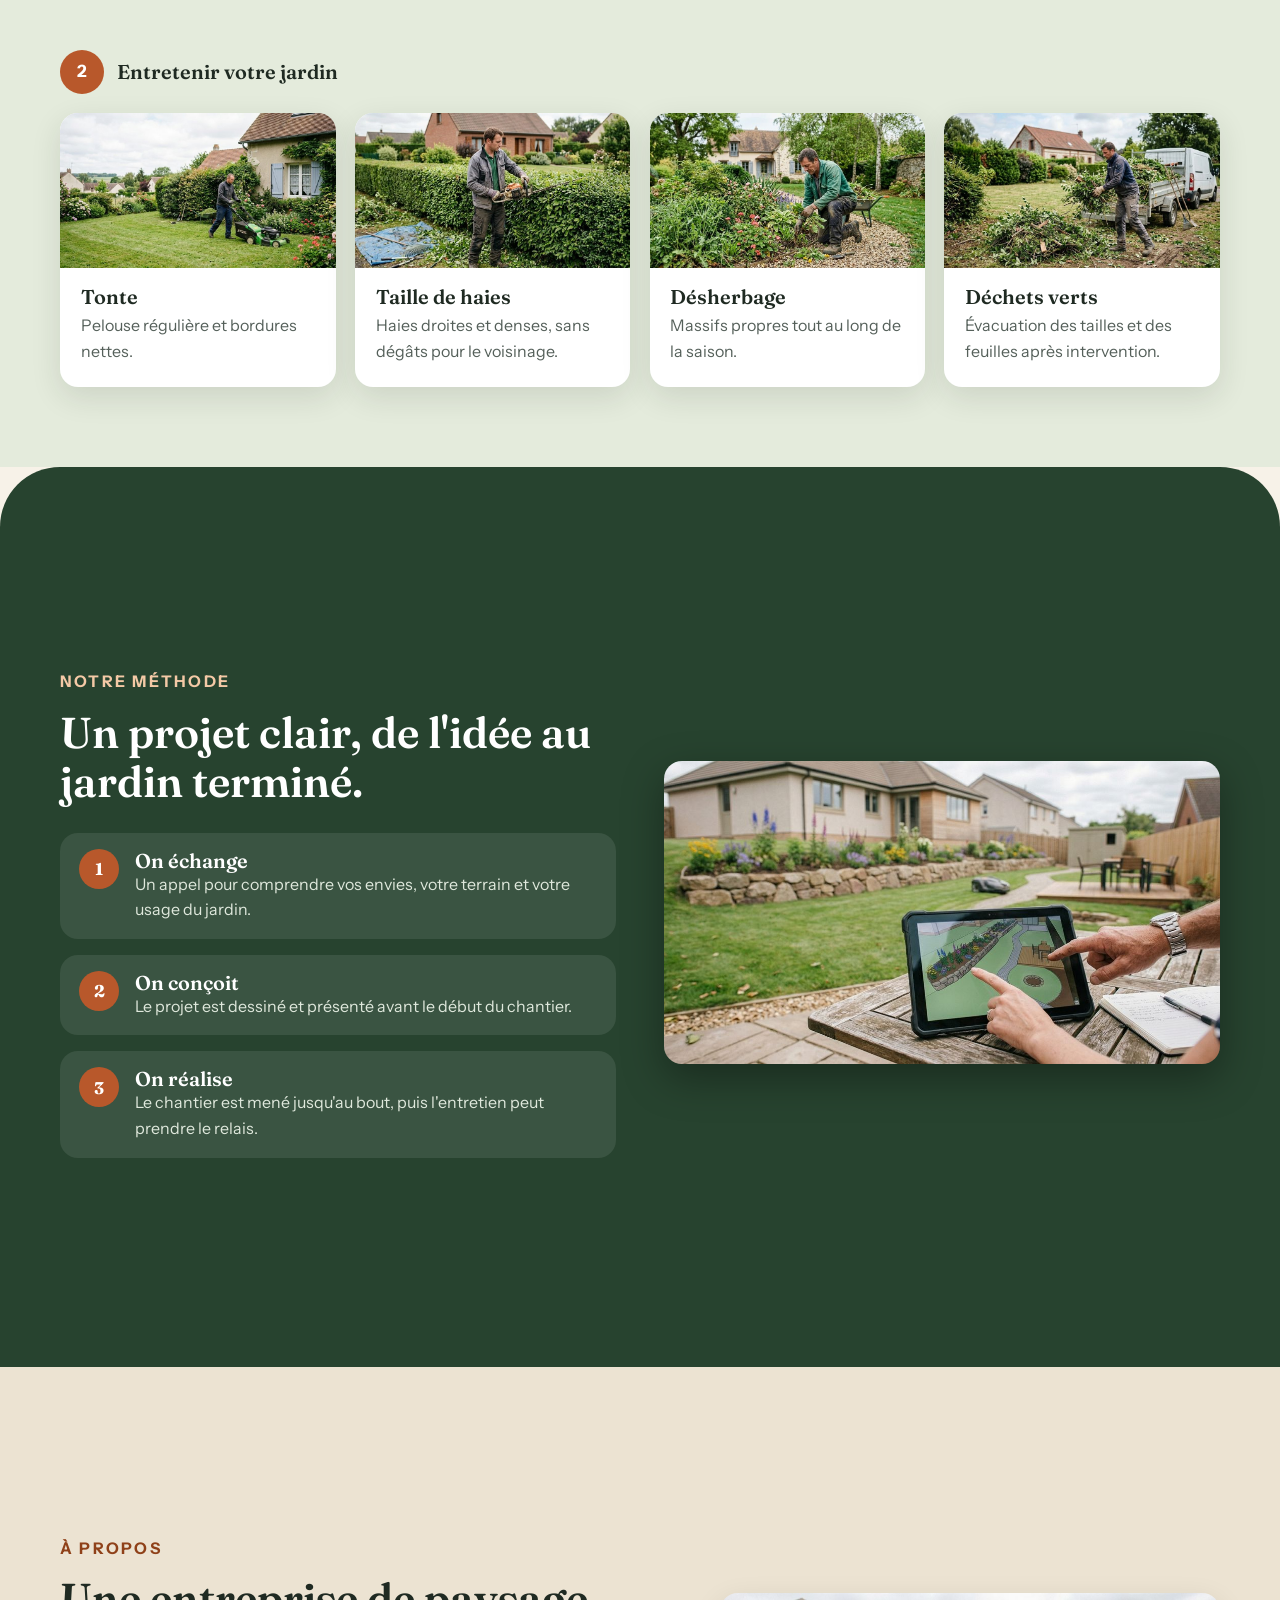
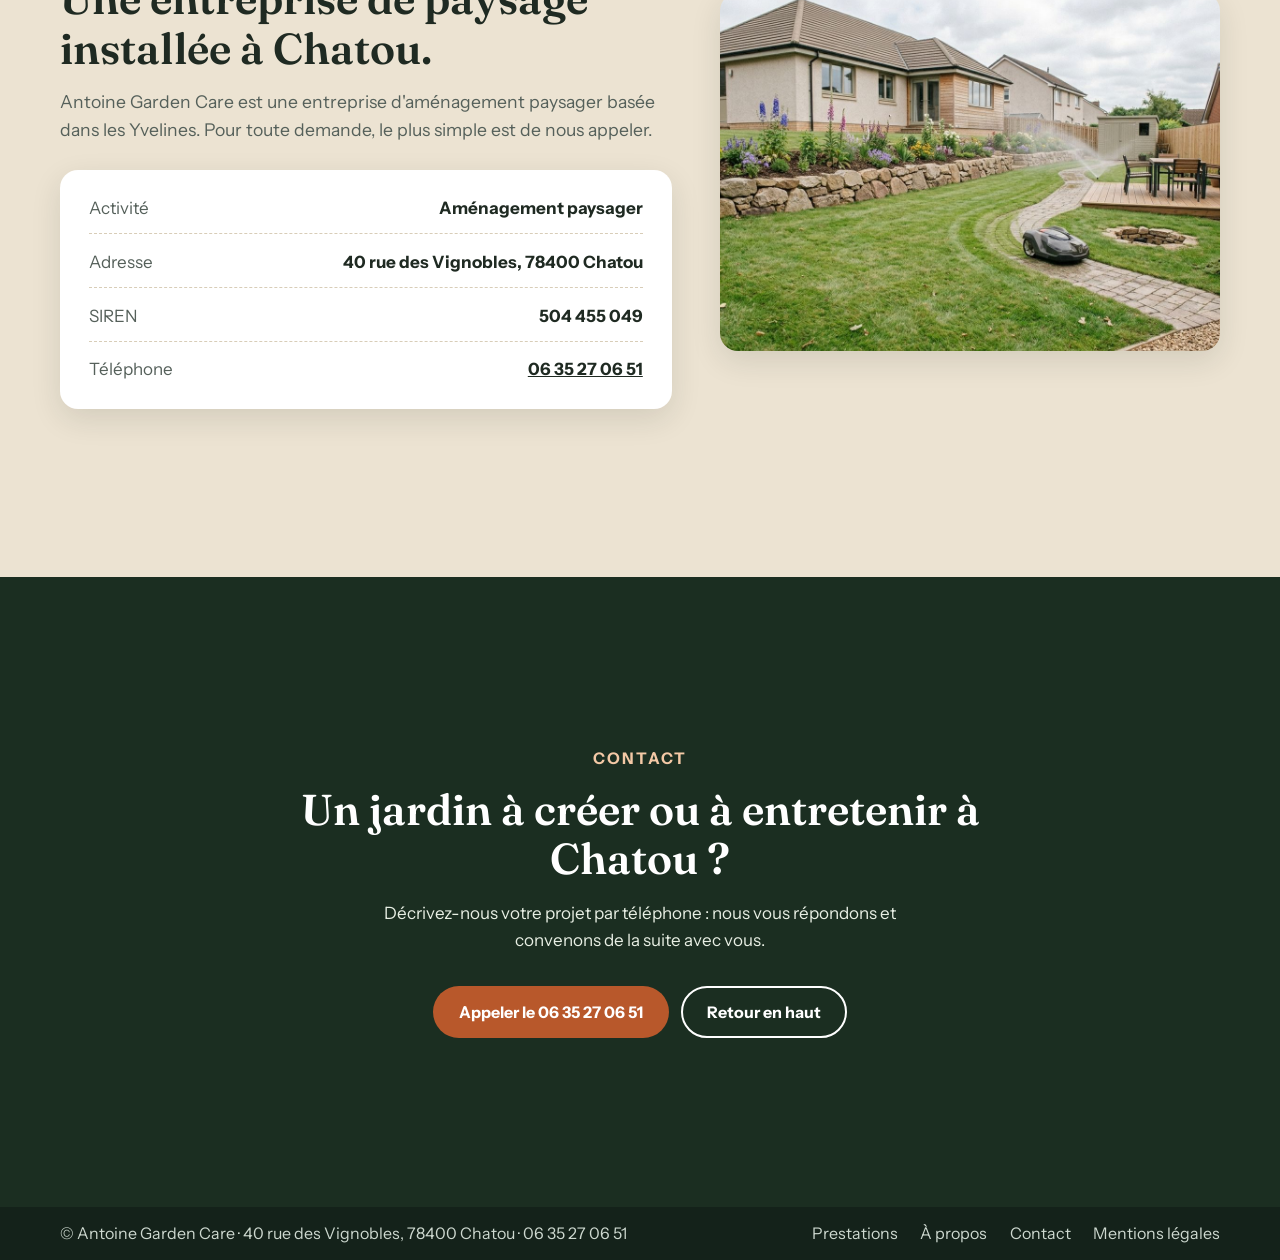
==== commit 58720148: "Correctifs responsive : en-tête mobile, zones tactiles, hauteurs de sections Co-Authored-By: Claude " ====
--- a/index.html
+++ b/index.html
@@ -52,6 +52,11 @@
       </div>
     </div>
 
+  </div>
+</section>
+
+<section class="prestations p2" aria-label="Entretenir votre jardin">
+  <div class="wrap">
     <div class="groupe">
       <div class="groupe-titre"><span class="pastille t" aria-hidden="true">2</span><h3>Entretenir votre jardin</h3></div>
       <div class="cartes">
--- a/css/style.css
+++ b/css/style.css
@@ -108,9 +108,9 @@
 .contact .hero-actions{justify-content:center}
 
 /* footer */
-.site-footer{background:#14221a;color:#cdd8cf;padding:1.2rem 0;font-size:1rem}
+.site-footer{background:#14221a;color:#cdd8cf;padding:.3rem 0;font-size:1rem}
 .foot{display:flex;flex-wrap:wrap;gap:.8rem 2rem;align-items:center;justify-content:space-between}
-.foot a{text-decoration:none;display:inline-block;padding:.5rem 0}
+.foot a{text-decoration:none;display:inline-flex;align-items:center;min-height:44px}
 .foot a:hover{text-decoration:underline}
 .foot nav{display:flex;flex-wrap:wrap;gap:0 1.4rem}
 @media(max-width:700px){.hero::before{background:rgba(23,40,28,.78)}.hero .wrap{padding:3rem 0 6rem}}
@@ -145,7 +145,6 @@
 .grille6 img{width:100%;aspect-ratio:4/3;object-fit:cover}
 .grille6 h3{position:absolute;left:0;right:0;bottom:0;padding:2rem 1rem .8rem;color:#fff;background:linear-gradient(transparent,rgba(20,34,26,.85))}
 @media(max-width:860px){.grille6{grid-template-columns:1fr 1fr}}
-@media(max-width:520px){.grille6{grid-template-columns:1fr}}
 .bandeau{background:var(--terre);color:#fff;padding:4rem 0;text-align:center;border-radius:48px 48px 0 0}
 .bandeau.vert{background:var(--vert);border-radius:0}
 .bandeau p{margin:.8rem auto 1.6rem;max-width:52ch}
@@ -194,3 +193,23 @@
 .legal .lead{margin-top:.8rem}
 .legal .fiche{margin-top:1rem}
 h1+.lead,h2+.lead{margin-top:.9rem}
+
+.p2{background:var(--sauge)}
+.p2 .groupe{margin-top:0}
+.duo,.trio{display:grid;gap:1.5rem;margin-top:2rem}
+.trio{grid-template-columns:repeat(3,1fr)}
+.trio article{background:#fff;border-radius:var(--r);overflow:hidden;box-shadow:var(--ombre)}
+.trio img{width:100%;aspect-ratio:16/9;object-fit:cover}.trio div{padding:1.1rem 1.3rem 1.4rem}.trio p{color:var(--gris);margin-top:.4rem}
+.duo{grid-template-columns:1fr 1fr}
+.trio .duo{display:contents}
+@media(max-width:900px){.trio{grid-template-columns:1fr 1fr}}
+@media(max-width:600px){.trio{grid-template-columns:1fr}}
+/* hauteurs de section 90–120 % */
+.ph,.ap-head,.ap-etapes,.ap-id,.entretien,.plant,.zig,.legal{min-height:90vh;display:flex;align-items:center}
+.ph>.wrap,.ap-head>.wrap,.ap-etapes>.wrap,.ap-id>.wrap,.entretien>.wrap,.plant>.wrap,.zig>.wrap{width:min(1160px,100% - 40px)}
+.bandeau{min-height:60vh;display:flex;align-items:center;justify-content:center}
+.bandeau .wrap{width:min(1160px,100% - 40px)}
+.prestations{display:flex;align-items:center}
+.prestations>.wrap{width:min(1160px,100% - 40px)}
+@media(max-width:400px){.logo{font-size:1rem}.nav{gap:.4rem}}
+@media(max-width:700px){.cartes{grid-template-columns:1fr 1fr;gap:.8rem}.carte div{padding:.8rem .9rem 1rem}}
